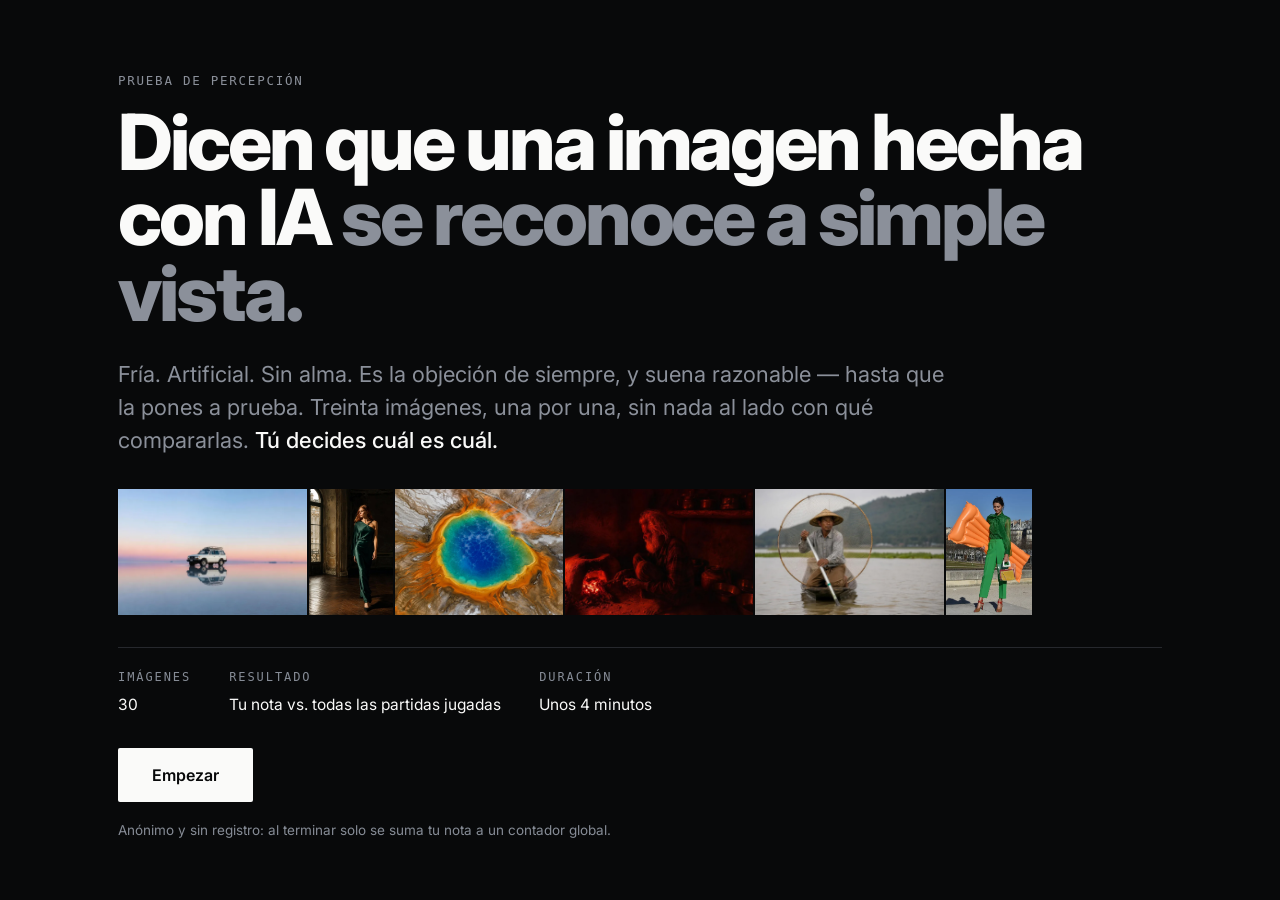
==== index.html @ 7cd6269c "Imagen de vista previa para LinkedIn Sin og:image, LinkedIn publica el enlace como una tarjeta de te" ====
<!DOCTYPE html>
<html lang="es-MX">
<head>
<meta charset="utf-8">
<meta name="viewport" content="width=device-width,initial-scale=1">
<title>¿La hizo una IA?</title>
<meta name="description" content="Dicen que una imagen hecha con IA se reconoce a simple vista. 30 imágenes, una por una: ¿foto real o generada por IA? Ponte a prueba.">
<meta property="og:type" content="website">
<meta property="og:title" content="¿La hizo una IA?">
<meta property="og:description" content="Dicen que una imagen hecha con IA se reconoce a simple vista. 30 imágenes, una por una: ¿foto real o generada por IA? Ponte a prueba.">
<meta property="og:locale" content="es_MX">
<meta name="twitter:card" content="summary_large_image">
<!-- LinkedIn exige URL absoluta y no sigue redirecciones al rastrear la vista
     previa; con una ruta relativa el enlace se publica sin imagen. -->
<meta property="og:url" content="https://test-ai-images.vercel.app/">
<meta property="og:image" content="https://test-ai-images.vercel.app/og.png">
<meta property="og:image:secure_url" content="https://test-ai-images.vercel.app/og.png">
<meta property="og:image:type" content="image/png">
<meta property="og:image:width" content="1200">
<meta property="og:image:height" content="630">
<meta property="og:image:alt" content="Treinta imágenes, una por una: ¿fotografía real o generada con IA?">
<link rel="preconnect" href="https://fonts.googleapis.com">
<link rel="preconnect" href="https://fonts.gstatic.com" crossorigin>
<link href="https://fonts.googleapis.com/css2?family=Inter:wght@400;500;600;800&display=swap" rel="stylesheet">
<style>
:root{--bg:#08090A;--surface:#121316;--line:#26282D;--fg:#FAFAF9;--dim:#8B909A;--dimmer:#5A5F68;
/* --label: gris legible (5.9:1) para etiquetas y notas pequeñas; --dimmer
   (3.1:1) se reserva para texto grande y elementos gráficos. */
--label:#868C96;
--sans:'Inter',-apple-system,BlinkMacSystemFont,'Segoe UI',system-ui,sans-serif;
--mono:ui-monospace,SFMono-Regular,'SF Mono',Menlo,monospace}
*{box-sizing:border-box}html,body{margin:0;padding:0;height:100%}
body{background:var(--bg);color:var(--fg);font-family:var(--sans);-webkit-font-smoothing:antialiased;line-height:1.5}
.screen{display:none!important}.screen.on{display:block!important}
/* min-width:0 evita que el contenido intrínseco (la tira de imágenes) estire
   el contenedor por encima del ancho de la pantalla en móvil. */
.wrap{max-width:1100px;width:100%;min-width:0;margin:0 auto;padding:0 28px}
.mono{font-family:var(--mono);font-size:12.5px;letter-spacing:.14em;text-transform:uppercase;color:var(--dim)}

#intro.on{height:100vh;height:100svh;display:flex!important;flex-direction:column;justify-content:center;padding:32px 0;overflow:hidden}
#intro h1{font-size:clamp(24px,min(4.6vw,7svh),62px);font-weight:800;letter-spacing:-.04em;line-height:.98;margin:min(14px,1.6svh) 0 min(20px,2.2svh);max-width:20ch}
#intro h1 span{color:var(--dim)}
#intro .lede{font-size:clamp(13.5px,min(1.5vw,2.2svh),19px);color:var(--dim);max-width:60ch;margin:0 0 min(26px,3svh)}
#intro .lede b{color:var(--fg);font-weight:500}
.strip{display:flex;gap:2px;height:clamp(48px,10svh,120px);margin:0 0 min(24px,2.6svh);overflow:hidden;min-width:0}
.strip img{height:100%;width:auto;object-fit:cover}
.facts{display:flex;gap:32px;flex-wrap:wrap;margin:0 0 min(26px,3svh);padding-top:min(16px,1.8svh);border-top:1px solid var(--line)}
.facts .k{font-family:var(--mono);font-size:12px;letter-spacing:.16em;text-transform:uppercase;color:var(--label);display:block;margin-bottom:6px}
.facts .v{font-size:16px}
.btn{appearance:none;border:0;cursor:pointer;font-family:var(--sans);font-weight:600;font-size:16px;background:var(--fg);color:var(--bg);padding:17px 34px;border-radius:2px;transition:opacity .12s}
.btn:hover{opacity:.85}.btn:focus-visible{outline:2px solid var(--fg);outline-offset:4px}
.btn.ghost{background:transparent;color:var(--dim);border:1px solid var(--line);font-weight:500}
.btn.ghost:hover{color:var(--fg);border-color:var(--dim);opacity:1}
.fineprint{margin:min(18px,2svh) 0 0;font-size:clamp(11.5px,1.7svh,13.5px);color:var(--label);max-width:70ch}

/* svh (viewport pequeño) es la unidad correcta aquí: mide la pantalla CON las
   barras del navegador desplegadas, así que la fila de botones nunca queda
   debajo de la barra inferior de Safari. vh queda de reserva por si el
   navegador no entiende svh. */
#test.on{height:100vh;height:100svh;display:flex!important;flex-direction:column}
.topbar{display:flex;align-items:center;gap:20px;padding:16px 28px;border-bottom:1px solid var(--line);flex:0 0 auto}
.ticks{display:flex;gap:2px;flex:1}
.tick{flex:1;height:3px;background:var(--line);border-radius:2px;transition:background .18s}
.tick.done{background:var(--dimmer)}.tick.now{background:var(--fg)}
.count{font-family:var(--mono);font-size:12px;letter-spacing:.1em;color:var(--dim)}
.count b{color:var(--fg);font-weight:600}
.prompt{text-align:center;padding:18px 28px 14px;flex:0 0 auto}
.prompt h2{font-size:clamp(17px,2.1vw,24px);font-weight:600;letter-spacing:-.015em;margin:0}
.stage{flex:1 1 auto;min-height:0;display:flex;align-items:center;justify-content:center;padding:0 28px}
.stage img{max-height:100%;max-width:100%;width:auto;height:auto;display:block}
.answers{display:flex;gap:12px;justify-content:center;padding:20px 28px 26px;flex:0 0 auto}
.ans{appearance:none;cursor:pointer;font-family:var(--sans);font-weight:600;font-size:16px;
padding:16px 40px;border-radius:2px;background:var(--surface);color:var(--fg);border:1px solid var(--line);transition:background .14s,color .14s,border-color .14s}
.ans:hover,.ans:focus-visible{background:var(--fg);color:var(--bg);border-color:var(--fg);outline:none}
.hint{text-align:center;padding:0 28px 18px;flex:0 0 auto}
.hint kbd{font-family:var(--mono);font-size:12px;border:1px solid var(--line);border-radius:3px;padding:2px 6px;margin:0 2px;color:var(--dim)}

/* Todas las pantallas ocupan exactamente el alto disponible: nada de scroll. */
#done.on,#marca.on{height:100vh;height:100svh;display:flex!important;flex-direction:column;
justify-content:center;padding:26px 0;overflow:hidden}
#done .wrap,#marca .wrap{max-height:100%}
.headline{display:grid;grid-template-columns:1fr;gap:min(14px,1.6svh);align-items:start}
.num{font-size:clamp(42px,min(11vw,9.5svh),132px);font-weight:800;letter-spacing:-.06em;line-height:.8}
.num i{font-style:normal;color:var(--dim)}
.headline h2{font-size:clamp(23px,3.4vw,40px);font-weight:800;letter-spacing:-.035em;line-height:1.05;margin:0 0 14px}
.headline p{margin:0;color:var(--dim);font-size:17px;max-width:48ch}
.headline .msg{color:var(--fg);font-size:clamp(14.5px,min(1.7vw,2.4svh),22px);font-weight:600;letter-spacing:-.02em;line-height:1.28;max-width:40ch}
.metrics{display:grid;grid-template-columns:repeat(3,1fr);gap:1px;background:var(--line);border:1px solid var(--line);border-radius:3px;margin:0;overflow:hidden}
.metrics div{background:var(--bg);padding:12px 14px 14px}
.metrics .k{font-family:var(--mono);font-size:11px;letter-spacing:.14em;text-transform:uppercase;color:var(--label);display:block;margin-bottom:6px}
.metrics .v{font-size:26px;font-weight:800;letter-spacing:-.035em;line-height:1;margin-bottom:0}
.metrics p{margin:0;font-size:14.5px;color:var(--dim);line-height:1.45}
.split{display:grid;grid-template-columns:1fr 1fr;gap:1px;background:var(--line);border:1px solid var(--line);border-radius:3px;margin:min(18px,2svh) 0 0;overflow:hidden}
.split div{background:var(--bg);padding:12px 14px}
.split .k{font-family:var(--mono);font-size:11px;letter-spacing:.14em;text-transform:uppercase;color:var(--label);display:block;margin-bottom:6px}
.split .v{font-size:20px;font-weight:800;letter-spacing:-.03em;margin-bottom:0}
.split p{display:none}

.global{margin:min(20px,2.4svh) 0 0}
.global h3{font-family:var(--mono);font-size:11px;letter-spacing:.14em;text-transform:uppercase;color:var(--label);margin:0 0 10px;padding-bottom:8px;border-bottom:1px solid var(--line)}
.gstate{color:var(--dim);font-size:15px;padding:8px 0}
.dgrid{display:grid;grid-template-columns:1fr}
.dcol{min-width:0}
.reveal{margin:min(26px,3svh) 0 0;padding-top:min(20px,2.4svh);border-top:1px solid var(--line)}
/* En su propia pantalla el bloque no necesita separador ni margen superior. */
#marcaSlot .reveal{margin:0;padding-top:0;border-top:0}
.aviso a,.reveal a{color:var(--dim)}
.rTitle{font-size:clamp(20px,min(3.1vw,4.3svh),40px);font-weight:800;letter-spacing:-.035em;line-height:1.06;margin:min(14px,1.6svh) 0 min(18px,2svh);max-width:20ch}
.rBody{font-size:clamp(13.5px,min(1.4vw,2svh),18px);line-height:1.55;color:var(--dim);margin:0;max-width:64ch}
/* La firma cierra el bloque como en un anuncio impreso: primero lo que pasó,
   luego quién lo hizo. En versales pesa más que el titular aunque mida menos. */
.firma{margin:min(26px,3svh) 0 0;padding-top:min(18px,2.2svh);border-top:1px solid var(--line)}
.marca{display:block;font-size:clamp(22px,min(3vw,4.1svh),38px);font-weight:800;
letter-spacing:.055em;text-transform:uppercase;line-height:1;color:var(--fg)}
.marcaPie{display:block;font-family:var(--mono);font-size:clamp(10.5px,1.5svh,12.5px);
letter-spacing:.16em;text-transform:uppercase;color:var(--label);margin:min(10px,1.2svh) 0 0}
.aviso{margin:min(22px,2.5svh) 0 0;color:var(--label);max-width:76ch;font-size:clamp(11.5px,1.6svh,14px)}
.gstate .btn{padding:9px 16px;font-size:13px;margin-left:10px}
/* Una sola línea de 0 a 100 con dos marcas: tu promedio arriba, el promedio
   global abajo. Nada más — la comparación se lee de un vistazo. */
.scale{margin:min(26px,3svh) 0 0}
.track{position:relative;height:4px;background:var(--line);border-radius:2px;margin:min(46px,5.4svh) 0 min(44px,5svh)}
.pin{position:absolute;width:0;top:0}
.pin i{position:absolute;left:0;transform:translateX(-50%);width:2px;height:18px;background:currentColor}
.pin b{position:absolute;left:0;transform:translateX(-50%);white-space:nowrap;
font-family:var(--mono);font-size:13px;letter-spacing:.06em;font-weight:600}
.pin.mine{color:var(--fg)}
.pin.mine i{bottom:4px}
.pin.mine b{bottom:26px}
.pin.all{color:var(--dim)}
.pin.all i{top:4px}
.pin.all b{top:26px}
.sticks{display:flex;justify-content:space-between;font-family:var(--mono);font-size:12px;color:var(--label)}
.again{display:flex;gap:12px;flex-wrap:wrap;margin:min(24px,3svh) 0 0}
footer{margin-top:70px;padding-top:22px;border-top:1px solid var(--line)}
footer a{color:var(--dim)}
.fine{font-size:14px;color:var(--dim);line-height:1.6;margin:0 0 10px;max-width:78ch}
@media (max-width:820px){.wrap{padding:0 18px}
/* Tope en vh (unidad universal) por si el porcentaje no resuelve: la imagen
   nunca puede empujar los botones fuera de la pantalla. */
.stage{padding:0 16px}.stage img{max-height:56vh}
/* Y si aun así la página creciera, los botones quedan pegados abajo,
   siempre visibles y pulsables. */
.answers{position:sticky;bottom:0;z-index:2;background:var(--bg);
padding:16px 18px calc(18px + env(safe-area-inset-bottom,0px))}
.headline{grid-template-columns:1fr;gap:12px}.hint{display:none}.ans{padding:16px 26px;font-size:15px}
#done .btn,#marca .btn{padding:13px 18px;font-size:14.5px}.again{gap:8px}
.slot .lab{font-size:10.5px}
.metrics .k,.split .k{font-size:9.5px;letter-spacing:.08em}
.metrics div,.split div{padding:10px 9px 11px}
.metrics .v{font-size:22px}.split .v{font-size:17px}
/* En pantallas cortas la portada se alinea arriba: centrarla dejaría el botón
   fuera del pliegue y la parte superior inalcanzable al desbordar. */
#intro.on{justify-content:flex-start;padding:26px 0 36px}
#intro h1{font-size:clamp(32px,8.6vw,52px);margin:12px 0 16px}
#intro .lede{font-size:15.5px;margin-bottom:22px}
.strip{height:clamp(62px,10vh,110px);margin-bottom:22px}
/* Dos columnas: apilados en una sola, estos datos empujaban el botón
   "Empezar" fuera del pliegue en pantallas de teléfono. */
.facts{display:grid;grid-template-columns:1fr 1fr;gap:14px 18px;margin-bottom:24px;padding-top:16px}
.facts .v{font-size:15px}
.fineprint{margin-top:18px;font-size:13.5px}}
/* Pantallas muy cortas (teléfonos pequeños, móvil en horizontal): la tira es
   decorativa y se sacrifica para que el botón de inicio quede sobre el pliegue. */
/* La tira es decorativa: se va antes que cualquier contenido con información. */
/* En pantallas grandes sobra sitio: la compactación de móvil dejaba el
   contenido pequeño y flotando. Aquí se devuelve el tamaño. */
@media (min-width:1000px) and (min-height:700px){
.dgrid{grid-template-columns:minmax(0,1fr) minmax(0,1fr);gap:clamp(36px,4vw,64px);align-items:stretch}
.dcol{display:flex;flex-direction:column;justify-content:center}
#verMas{display:none}
#done .again{margin-top:min(28px,3.2svh)}}
@media (min-height:700px) and (min-width:900px){
#done.on,#marca.on,#intro.on{padding:30px 0}
.num{font-size:clamp(76px,11svh,150px)}
.headline{gap:clamp(32px,4.5vw,64px)}
.headline .msg{font-size:clamp(18px,2.5svh,26px)}
.split{margin-top:min(30px,3.6svh)}
.split div{padding:14px 18px}
.split .k{font-size:11.5px;letter-spacing:.15em;margin-bottom:10px}
.split .v{font-size:26px}
.global{margin-top:min(34px,4svh)}
.global h3{font-size:12px;margin-bottom:10px;padding-bottom:8px}
.metrics div{padding:14px 18px 15px}
.metrics .k{font-size:11.5px;letter-spacing:.15em;margin-bottom:12px}
.metrics .v{font-size:30px}
.scale{margin-top:min(24px,2.8svh)}
.track{margin:min(40px,4.6svh) 0 min(38px,4.4svh)}
.pin b{font-size:14px}
.again{margin-top:min(36px,4.4svh)}
#done .btn,#marca .btn{padding:16px 28px;font-size:15.5px}
#intro h1{font-size:clamp(56px,8.6svh,86px);margin-bottom:min(26px,3svh)}
#intro .lede{font-size:clamp(18px,2.6svh,22px);margin-bottom:min(32px,3.6svh)}
.strip{height:clamp(96px,14svh,170px);margin-bottom:min(32px,3.6svh)}
.facts{gap:38px;padding-top:20px;margin-bottom:min(32px,3.6svh)}
.facts .v{font-size:15.5px}
.fineprint{font-size:13.5px}
/* La marca pesa más que el titular: es lo último que debe quedar en la cabeza. */
.rTitle{font-size:clamp(26px,4.4svh,40px);max-width:24ch}
.marca{font-size:clamp(30px,5.3svh,50px)}
.rBody{font-size:clamp(16px,2.2svh,19px)}
.aviso{font-size:13px}}
@media (max-height:760px){.strip{height:clamp(44px,7svh,90px);margin-bottom:min(18px,2svh)}
.fineprint{font-size:12px;margin-top:min(12px,1.5svh)}}
@media (max-height:700px){#intro .strip{display:none}}
@media (max-height:620px){
#intro h1{font-size:clamp(22px,6.2svh,40px)}
#intro .lede{font-size:13px;margin-bottom:14px}
.facts{gap:14px;font-size:12px;margin-bottom:14px;padding-top:12px}
.facts .k{margin-bottom:2px;font-size:9.5px}.facts .v{font-size:12.5px}
.fineprint{font-size:11px;margin-top:12px}
#done .btn,#marca .btn{padding:11px 15px;font-size:13.5px}
.rBody{font-size:12.5px;line-height:1.45}.aviso{font-size:10.5px;margin-top:10px}
#marca .again{margin-top:10px}.rTitle{margin-bottom:8px}
.rBody{font-size:11.5px;line-height:1.38}.again{margin-top:min(14px,1.8svh)}
.rTitle{font-size:clamp(18px,4.1svh,24px)}.marca{font-size:clamp(22px,5svh,30px)}
#marca .btn{padding:10px 14px;font-size:13px}.aviso{font-size:10.5px}
#marca>.wrap>.mono{display:none}
#intro .strip{display:none}
#intro.on{padding:18px 0 28px}
#intro h1{font-size:29px;margin-bottom:14px}
#intro .lede{font-size:14.5px;margin-bottom:16px}
.facts{gap:10px 18px;margin-bottom:16px;padding-top:14px}}
@media (max-height:620px){
#done>.wrap>.mono,#marca>.wrap>.mono,.global h3{display:none}
.metrics div,.split div{padding:8px 9px 9px}
.metrics .v{font-size:20px}.split .v{font-size:16px}
.track{margin:38px 0 34px}}
@media (max-height:600px){#marca.on{height:auto;min-height:100svh;overflow:visible}}
@media (max-height:430px){#done.on,#marca.on,#intro.on{height:auto;min-height:100svh;overflow:visible}}
@media (prefers-reduced-motion:reduce){*{transition:none!important}}
</style>
</head>
<body>

<section class="screen on" id="intro"><div class="wrap">
  <p class="mono">Prueba de percepción</p>
  <h1>Dicen que una imagen hecha con IA <span>se reconoce a simple vista.</span></h1>
  <p class="lede">Fría. Artificial. Sin alma. Es la objeción de siempre, y suena razonable — hasta que la pones a prueba. Treinta imágenes, una por una, sin nada al lado con qué compararlas. <b>Tú decides cuál es cuál.</b></p>
  <div class="strip" id="strip"></div>
  <div class="facts">
    <div><span class="k">Imágenes</span><span class="v">30</span></div>
    <div><span class="k">Resultado</span><span class="v">Tu nota vs. todas las partidas jugadas</span></div>
    <div><span class="k">Duración</span><span class="v">Unos 4 minutos</span></div>
  </div>
  <div><button class="btn" id="start">Empezar</button></div>
  <p class="fineprint">Anónimo y sin registro: al terminar solo se suma tu nota a un contador global.</p>
</div></section>

<section class="screen" id="test">
  <div class="topbar"><div class="ticks" id="ticks"></div><div class="count" id="count"></div></div>
  <div class="prompt"><h2>¿Esta imagen la generó una IA?</h2></div>
  <div class="stage"><img id="shot" alt="Imagen a evaluar"></div>
  <div class="answers">
    <button class="ans" id="yes">Sí, la generó una IA</button>
    <button class="ans" id="no">No, es una fotografía</button>
  </div>
  <p class="hint mono"><kbd>S</kbd> generada &nbsp;·&nbsp; <kbd>N</kbd> fotografía</p>
</section>

<section class="screen" id="done"><div class="wrap dgrid">
  <div class="dcol">
  <p class="mono">Tu resultado</p>
  <div class="headline">
    <div class="num" id="num"></div>
    <div><p class="msg" id="vMsg"></p></div>
  </div>
  <div class="split">
    <div><span class="k">Fotos de verdad</span><div class="v" id="mReal"></div><p>Cuántas reconociste como fotografía.</p></div>
    <div><span class="k">Hechas con IA</span><div class="v" id="mAi"></div><p>Cuántas descubriste.</p></div>
  </div>

  <div class="global">
    <h3>Tú contra todos</h3>
    <div class="gstate" id="gLoad">Cargando el acumulado global…</div>
    <div class="gstate" id="gErr" hidden>No se pudo cargar el acumulado global.<button class="btn ghost" id="gRetry">Reintentar</button></div>
    <div id="gBody" hidden>
      <div class="metrics">
        <div><span class="k">Tu promedio</span><div class="v" id="gMine"></div></div>
        <div><span class="k">Tus partidas</span><div class="v" id="gMineN"></div></div>
        <div><span class="k">Promedio global</span><div class="v" id="gAvg"></div></div>
      </div>
      <div class="scale" id="scale" role="img" aria-label="">
        <div class="track" id="track">
          <span class="pin mine" id="pinMine"><b></b><i></i></span>
          <span class="pin all" id="pinAll"><i></i><b></b></span>
        </div>
        <!-- Solo los extremos: el 50 chocaba con la etiqueta del promedio global,
             que casi siempre cae ahí. En la línea van dos números, no cuatro. -->
        <div class="sticks" aria-hidden="true"><span>0</span><span>100</span></div>
      </div>
    </div>
  </div>

  </div>
  <div class="dcol" id="doneCol">
  <div class="reveal" id="reveal">
    <!-- El titular es sobre lo que acaba de pasarle a quien juega, no sobre
         nosotros: mirar treinta imágenes y no poder separarlas. La marca cierra,
         no se anuncia. -->
    <h2 class="rTitle">Veinte de esas imágenes nunca pasaron delante de una cámara.</h2>
    <!-- Cierra el círculo con la portada: ahí la objeción era «sin alma», aquí
         se responde de frente. Sin lista de atributos: se cuenta, no se enumera. -->
    <p class="rBody">Ni el lugar, ni la persona, ni la luz de esa tarde: nada de eso ocurrió. Y aun así te dijeron algo. El alma de una imagen nunca la puso la herramienta — la pone quien la dirige. Treinta años del lado del cliente nos enseñaron a reconocerla antes de producirla.</p>
    <p class="firma"><span class="marca">Final Edge</span><span class="marcaPie">Dirección de imagen con IA</span></p>
  </div>
  <div class="again">
    <button class="btn" id="verMas">Quién las hizo</button>
    <button class="btn ghost" id="retry">Jugar otra vez</button>
  </div>
  </div>
</div></section>

<section class="screen" id="marca"><div class="wrap">
  <p class="mono">Detrás de la prueba</p>
  <div id="marcaSlot"></div>
  <div class="again">
    <button class="btn" id="retry2">Jugar otra vez</button>
    <button class="btn ghost" id="home">Volver al inicio</button>
  </div>
  <p class="fine aviso">Juego anónimo, sin datos personales. Las 10 fotografías reales son de Wikimedia Commons (<a href="creditos.html">créditos</a>); las 20 generadas con IA, obra de Final Edge.</p>
</div></section>

<script src="items.js"></script>
<script>
var N = ITEMS.length, deck=[], idx=0, hits=0, okReal=0, okAi=0, saidAi=0;
/* Nota a partir de la cual se puede afirmar estadísticamente que sí distingue. */
var UMBRAL = 66;
var N_REAL = ITEMS.filter(function(x){return x.real;}).length;
var N_AI = N - N_REAL;
function $(id){return document.getElementById(id);}
function shuffle(a){for(var i=a.length-1;i>0;i--){var j=Math.floor(Math.random()*(i+1));var t=a[i];a[i]=a[j];a[j]=t;}return a;}

function build(){
  deck = shuffle(ITEMS.slice()); idx=0; hits=0; okReal=0; okAi=0; saidAi=0;
  var s=''; for(var i=0;i<N;i++) s+='<span class="tick"></span>';
  $('ticks').innerHTML=s;
}
function show(id){var a=document.querySelectorAll('.screen');for(var i=0;i<a.length;i++)a[i].classList.remove('on');$(id).classList.add('on');window.scrollTo(0,0);}
function render(){
  $('shot').src = deck[idx].src;
  $('count').innerHTML = '<b>'+(idx+1<10?'0'+(idx+1):idx+1)+'</b> / '+N;
  var t=$('ticks').children;
  for(var i=0;i<N;i++) t[i].className='tick'+(i<idx?' done':i===idx?' now':'');
  if(idx+1<N){var im=new Image();im.src=deck[idx+1].src;}
}
function answer(saysAi){
  var it=deck[idx];
  if(saysAi) saidAi++;
  if(saysAi === !it.real){ hits++; if(it.real) okReal++; else okAi++; }
  idx++;
  if(idx<N) render(); else finish();
}
function finish(){
  var t=$('ticks').children; for(var i=0;i<N;i++) t[i].className='tick done';

  /* Nota 0-100 inmune al desbalance: media de los dos aciertos.
     Decir "IA" a todo -> 0% en fotos y 100% en generadas -> 50. Igual que adivinar. */
  var pReal = okReal/N_REAL, pAi = okAi/N_AI;
  var score = Math.round(50*pReal + 50*pAi);

  $('num').innerHTML = score+'<i>/100</i>';
  $('mReal').textContent = okReal+' de '+N_REAL;
  $('mAi').textContent = okAi+' de '+N_AI;

  /* Umbral estadístico: con 10 fotos y 20 imágenes de IA, alcanzar 66 por puro
     azar tiene una probabilidad del 4,65% incluso con la estrategia de respuesta
     más favorable al azar. Es el corte del 5% para este juego. */
  $('vMsg').textContent = score>=UMBRAL
    ? 'Felicidades. Al parecer aún tenemos que esforzarnos más para crear imágenes que logren confundirse con la realidad.'
    : 'Parece que la tecnología aplicada por Final Edge ha llegado a un punto en el que te es difícil identificar las imágenes hechas con IA de las imágenes fotográficas reales.';

  show('done');
  addMine(score);
  loadGlobal(score);
}

/* ---------- Acumulado ----------
   Global: contadores públicos keyless (Abacus); solo viaja el tramo de la nota,
   nada identificable. Tuyo: se guarda en tu navegador, no sale de ahí.
   Para probar sin tocar los datos reales: añadir ?ns=loquesea a la URL. */
var AGG_BASE='https://abacus.jasoncameron.dev';
var AGG_NS=(function(){try{return new URLSearchParams(location.search).get('ns')||'lahizounaia-v3-vrk10b';}catch(e){return 'lahizounaia-v3-vrk10b';}})();
var MINE_KEY='aia_mine_'+AGG_NS;
var lastScore=null, lastCounted=false, mineMem=null;

/* El promedio global tiene que ser exacto: si la única partida jugada sacó 50,
   el global es 50, no una estimación. Por eso se guardan dos cosas: la decena
   de cada nota (b00..b10) y su unidad (u01..u09). Con eso,
   suma = 10*Σ(decena·partidas) + Σ(unidad·veces), sin aproximar nada.
   El almacén exige claves de 3 caracteres como mínimo. */
function bucketKey(i){return 'b'+(i<10?'0'+i:i);}
function unitKey(u){return 'u0'+u;}
function bucketOf(s){return Math.min(10,Math.floor(s/10));}
/* Posición de una nota en la línea de 0 a 100. */
function xPos(v){return Math.max(0,Math.min(100,v));}

/* Tus partidas viven solo en este navegador; si no hay almacenamiento
   (modo privado) al menos se acumulan mientras dure la sesión. */
function readMine(){
  if(mineMem) return mineMem;
  try{var v=JSON.parse(localStorage.getItem(MINE_KEY));
      if(v&&typeof v.n==='number'&&typeof v.sum==='number') return v;}catch(e){}
  return {n:0,sum:0};
}
function addMine(score){
  var m=readMine();
  mineMem={n:m.n+1,sum:m.sum+score};
  try{localStorage.setItem(MINE_KEY,JSON.stringify(mineMem));}catch(e){}
  return mineMem;
}

function getCount(key){
  return fetch(AGG_BASE+'/get/'+AGG_NS+'/'+key).then(function(r){
    if(r.status===404) return 0;
    if(!r.ok) throw new Error('get '+r.status);
    return r.json().then(function(j){return j.value||0;});
  });
}
function hitCount(key){
  return fetch(AGG_BASE+'/hit/'+AGG_NS+'/'+key).then(function(r){
    if(!r.ok) throw new Error('hit '+r.status);
    return r.json().then(function(j){return j.value||0;});
  });
}
/* Cada partida terminada suma al global. Al reintentar tras un fallo de red no
   se vuelve a sumar la misma partida: solo se releen los contadores. */
function loadGlobal(score,recount){
  lastScore=score;
  var my=bucketOf(score);
  var counting=(recount!==false);
  if(counting) lastCounted=false;
  $('gLoad').hidden=false; $('gErr').hidden=true; $('gBody').hidden=true;
  var myUnit=score%10;
  var tasks=[];
  for(var i=0;i<=10;i++){
    tasks.push(i===my&&counting
      ? hitCount(bucketKey(i)).then(function(v){lastCounted=true;return v;})
      : getCount(bucketKey(i)));
  }
  for(var u=1;u<=9;u++){
    tasks.push(u===myUnit&&counting ? hitCount(unitKey(u)) : getCount(unitKey(u)));
  }
  Promise.all(tasks).then(function(all){
    renderGlobal(all.slice(0,11),all.slice(11));
  }).catch(function(){
    $('gLoad').hidden=true; $('gErr').hidden=false;
  });
}
/* Mantiene la etiqueta dentro de la línea cuando la marca cae en un extremo. */
function nudge(pin){
  var b=pin.querySelector('b');
  b.style.transform='translateX(-50%)';
  var t=$('track').getBoundingClientRect(), r=b.getBoundingClientRect(), d=0;
  if(r.left<t.left) d=t.left-r.left;
  else if(r.right>t.right) d=t.right-r.right;
  if(d) b.style.transform='translateX(calc(-50% + '+Math.round(d)+'px))';
}
function renderGlobal(counts,units){
  var n=0, sum=0;
  for(var i=0;i<=10;i++){ n+=counts[i]; sum+=counts[i]*i*10; }
  for(var u=1;u<=9;u++) sum+=units[u-1]*u;
  if(n<1){ $('gLoad').hidden=true; $('gErr').hidden=false; return; }

  var mine=readMine();
  var mineAvg=mine.n?Math.round(mine.sum/mine.n):0;
  var allAvg=Math.round(sum/n);

  $('gMine').textContent=mineAvg;
  $('gMineN').textContent=mine.n.toLocaleString('es-MX');
  $('gAvg').textContent=allAvg;

  var pm=$('pinMine'), pa=$('pinAll');
  pm.style.left=xPos(mineAvg)+'%'; pm.querySelector('b').textContent='Tú '+mineAvg;
  pa.style.left=xPos(allAvg)+'%';  pa.querySelector('b').textContent='Todos '+allAvg;
  nudge(pm); nudge(pa);
  $('scale').setAttribute('aria-label','En una escala de 0 a 100: tu promedio '+mineAvg+', promedio de todas las partidas '+allAvg+'.');

  $('gLoad').hidden=true; $('gErr').hidden=true; $('gBody').hidden=false;
}

$('gRetry').onclick=function(){ if(lastScore!==null) loadGlobal(lastScore,!lastCounted); };
$('yes').onclick=function(){answer(true);};
$('no').onclick=function(){answer(false);};
$('start').onclick=function(){build();render();show('test');};
$('retry').onclick=function(){build();render();show('test');};
$('retry2').onclick=function(){build();render();show('test');};
$('verMas').onclick=function(){show('marca');};
/* El bloque de marca vive en los resultados cuando hay sitio para las dos
   columnas; en pantallas pequeñas se traslada a su propia pantalla. Es el
   mismo nodo, no una copia. */
var anchoSuficiente = window.matchMedia('(min-width:1000px) and (min-height:700px)');
function ubicarRevelacion(){
  var rev=$('reveal'), cabe=anchoSuficiente.matches;
  var destino = cabe ? $('doneCol') : $('marcaSlot');
  if(rev.parentNode!==destino) destino.insertBefore(rev, cabe ? destino.querySelector('.again') : null);
}
if(anchoSuficiente.addEventListener) anchoSuficiente.addEventListener('change', ubicarRevelacion);
ubicarRevelacion();
$('home').onclick=function(){show('intro');};
document.addEventListener('keydown',function(e){
  if(!$('test').classList.contains('on'))return;
  var k=e.key.toLowerCase();
  if(k==='s'){e.preventDefault();answer(true);}
  if(k==='n'){e.preventDefault();answer(false);}
});
(function(){
  var pool=shuffle(ITEMS.slice()).slice(0,6), h='';
  for(var i=0;i<pool.length;i++) h+='<img src="'+pool[i].src+'" alt="">';
  $('strip').innerHTML=h;
})();
</script>
</body>
</html>
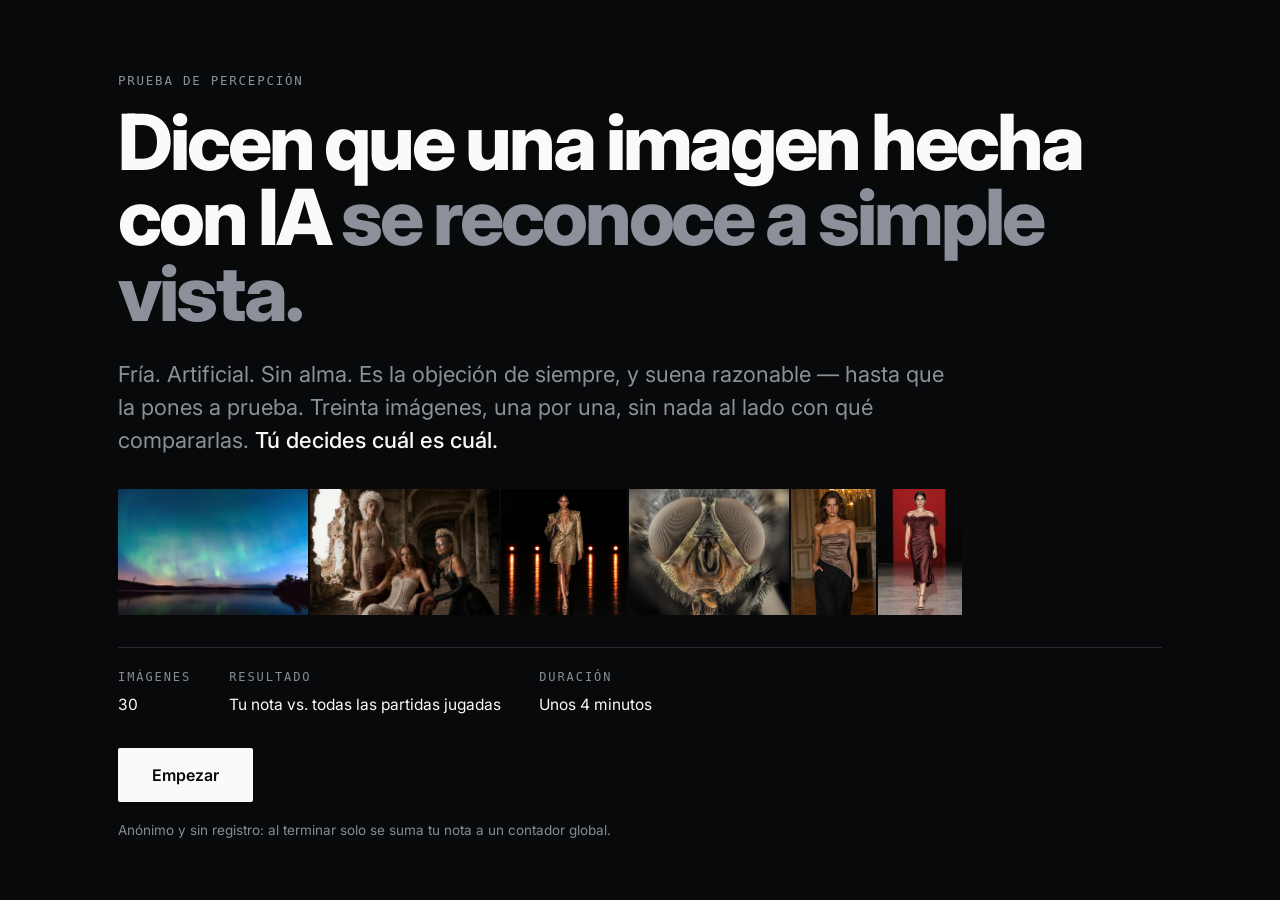
==== commit 900cd69e: "Panel interno: qué tan bien aguanta cada imagen generada Lista las 20 imágenes de IA con el porcenta" ====
--- a/index.html
+++ b/index.html
@@ -324,6 +324,8 @@
 <script src="items.js"></script>
 <script>
 var N = ITEMS.length, deck=[], idx=0, hits=0, okReal=0, okAi=0, saidAi=0;
+/* Ids de las imágenes generadas que esta persona señaló como IA. */
+var senaladas=[];
 /* Nota a partir de la cual se puede afirmar estadísticamente que sí distingue. */
 var UMBRAL = 66;
 var N_REAL = ITEMS.filter(function(x){return x.real;}).length;
@@ -333,6 +335,7 @@
 
 function build(){
   deck = shuffle(ITEMS.slice()); idx=0; hits=0; okReal=0; okAi=0; saidAi=0;
+  senaladas=[]; registrado=false;
   var s=''; for(var i=0;i<N;i++) s+='<span class="tick"></span>';
   $('ticks').innerHTML=s;
 }
@@ -347,6 +350,7 @@
 function answer(saysAi){
   var it=deck[idx];
   if(saysAi) saidAi++;
+  if(saysAi && !it.real) senaladas.push(it.id);
   if(saysAi === !it.real){ hits++; if(it.real) okReal++; else okAi++; }
   idx++;
   if(idx<N) render(); else finish();
@@ -373,6 +377,7 @@
   show('done');
   addMine(score);
   loadGlobal(score);
+  registrarImagenes(senaladas);
 }
 
 /* ---------- Acumulado ----------
@@ -410,18 +415,55 @@
   return mineMem;
 }
 
+/* El almacén corta a 30 peticiones cada 10 s por IP y al terminar una partida
+   hacen falta hasta 41: 20 para leer el promedio global y 21 para registrar la
+   partida imagen por imagen. Ventana deslizante, no cubo de fichas: un cubo que
+   arranca lleno y además se repone deja pasar el doble del cupo en la primera
+   ventana. Aquí se cuentan los envíos de los últimos 10 s y no se pasa de CUPO,
+   así que las lecturas salen de inmediato y las escrituras drenan detrás. */
+var CUPO=25, envios=[], cola=[];
+function bombear(){
+  var lim=Date.now()-10000;
+  while(envios.length && envios[0]<=lim) envios.shift();
+  while(cola.length && envios.length<CUPO){ envios.push(Date.now()); cola.shift()(); }
+  if(cola.length) setTimeout(bombear, Math.max(50, envios[0]+10000-Date.now()+50));
+}
+/* Las lecturas que el jugador está esperando se adelantan a las escrituras de
+   fondo. Sin esto, un reintento tras un fallo de red queda detrás de 21
+   escrituras encoladas y la pantalla tarda una ventana entera en responder. */
+function pedir(url,urgente){
+  return new Promise(function(res,rej){
+    var envio=function(){ fetch(url).then(res,rej); };
+    if(urgente) cola.unshift(envio); else cola.push(envio);
+    bombear();
+  });
+}
 function getCount(key){
-  return fetch(AGG_BASE+'/get/'+AGG_NS+'/'+key).then(function(r){
+  return pedir(AGG_BASE+'/get/'+AGG_NS+'/'+key,true).then(function(r){
     if(r.status===404) return 0;
     if(!r.ok) throw new Error('get '+r.status);
     return r.json().then(function(j){return j.value||0;});
   });
 }
-function hitCount(key){
-  return fetch(AGG_BASE+'/hit/'+AGG_NS+'/'+key).then(function(r){
+function hitCount(key,urgente){
+  return pedir(AGG_BASE+'/hit/'+AGG_NS+'/'+key,urgente).then(function(r){
     if(!r.ok) throw new Error('hit '+r.status);
     return r.json().then(function(j){return j.value||0;});
   });
+}
+
+/* Panel privado: por cada imagen generada, cuántas veces la señalaron como IA.
+   El divisor es "runs" —partidas contadas desde que existe este registro— y no
+   el total histórico, porque ese ya traía partidas de antes sin datos por
+   imagen y daría porcentajes falsos. Cada partida muestra las 30 imágenes,
+   así que toda partida contada expone cada imagen exactamente una vez. */
+function imgKey(id){return 'i'+id;}
+var RUNS_KEY='runs', registrado=false;
+function registrarImagenes(ids){
+  if(registrado) return;          /* una sola vez por partida, pase lo que pase */
+  registrado=true;
+  hitCount(RUNS_KEY)['catch'](function(){});
+  for(var i=0;i<ids.length;i++) hitCount(imgKey(ids[i]))['catch'](function(){});
 }
 /* Cada partida terminada suma al global. Al reintentar tras un fallo de red no
    se vuelve a sumar la misma partida: solo se releen los contadores. */
@@ -435,11 +477,11 @@
   var tasks=[];
   for(var i=0;i<=10;i++){
     tasks.push(i===my&&counting
-      ? hitCount(bucketKey(i)).then(function(v){lastCounted=true;return v;})
+      ? hitCount(bucketKey(i),true).then(function(v){lastCounted=true;return v;})
       : getCount(bucketKey(i)));
   }
   for(var u=1;u<=9;u++){
-    tasks.push(u===myUnit&&counting ? hitCount(unitKey(u)) : getCount(unitKey(u)));
+    tasks.push(u===myUnit&&counting ? hitCount(unitKey(u),true) : getCount(unitKey(u)));
   }
   Promise.all(tasks).then(function(all){
     renderGlobal(all.slice(0,11),all.slice(11));
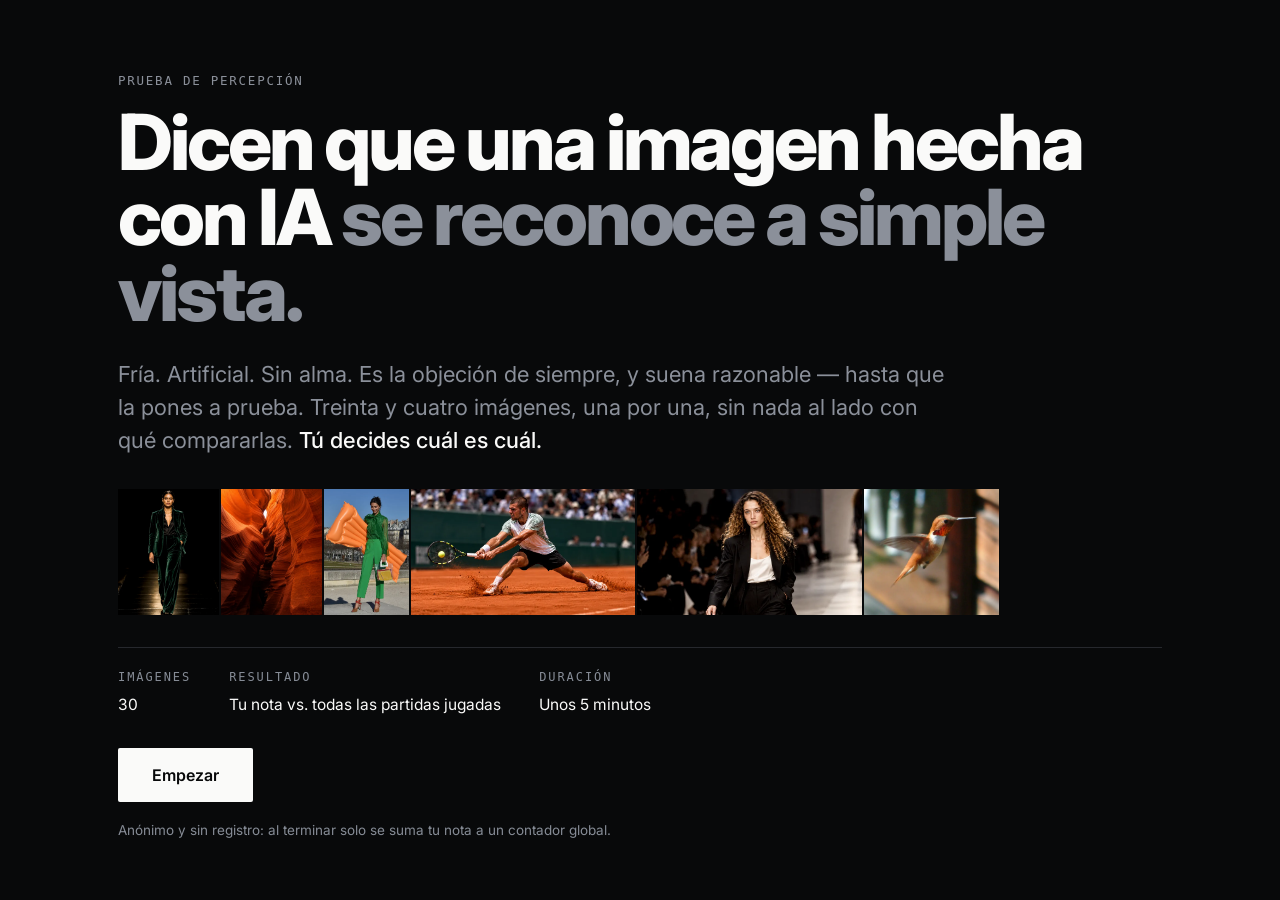
==== commit 64133307: "Segunda ronda: banco nuevo, panel propio y la primera congelada El juego pasa a 34 imágenes: 16 foto" ====
--- a/index.html
+++ b/index.html
@@ -4,10 +4,10 @@
 <meta charset="utf-8">
 <meta name="viewport" content="width=device-width,initial-scale=1">
 <title>¿La hizo una IA?</title>
-<meta name="description" content="Dicen que una imagen hecha con IA se reconoce a simple vista. 30 imágenes, una por una: ¿foto real o generada por IA? Ponte a prueba.">
+<meta name="description" content="Dicen que una imagen hecha con IA se reconoce a simple vista. 34 imágenes, una por una: ¿foto real o generada por IA? Ponte a prueba.">
 <meta property="og:type" content="website">
 <meta property="og:title" content="¿La hizo una IA?">
-<meta property="og:description" content="Dicen que una imagen hecha con IA se reconoce a simple vista. 30 imágenes, una por una: ¿foto real o generada por IA? Ponte a prueba.">
+<meta property="og:description" content="Dicen que una imagen hecha con IA se reconoce a simple vista. 34 imágenes, una por una: ¿foto real o generada por IA? Ponte a prueba.">
 <meta property="og:locale" content="es_MX">
 <meta name="twitter:card" content="summary_large_image">
 <!-- LinkedIn exige URL absoluta y no sigue redirecciones al rastrear la vista
@@ -18,7 +18,7 @@
 <meta property="og:image:type" content="image/png">
 <meta property="og:image:width" content="1200">
 <meta property="og:image:height" content="630">
-<meta property="og:image:alt" content="Treinta imágenes, una por una: ¿fotografía real o generada con IA?">
+<meta property="og:image:alt" content="Treinta y cuatro imágenes, una por una: ¿fotografía real o generada con IA?">
 <link rel="preconnect" href="https://fonts.googleapis.com">
 <link rel="preconnect" href="https://fonts.gstatic.com" crossorigin>
 <link href="https://fonts.googleapis.com/css2?family=Inter:wght@400;500;600;800&display=swap" rel="stylesheet">
@@ -236,12 +236,12 @@
 <section class="screen on" id="intro"><div class="wrap">
   <p class="mono">Prueba de percepción</p>
   <h1>Dicen que una imagen hecha con IA <span>se reconoce a simple vista.</span></h1>
-  <p class="lede">Fría. Artificial. Sin alma. Es la objeción de siempre, y suena razonable — hasta que la pones a prueba. Treinta imágenes, una por una, sin nada al lado con qué compararlas. <b>Tú decides cuál es cuál.</b></p>
+  <p class="lede">Fría. Artificial. Sin alma. Es la objeción de siempre, y suena razonable — hasta que la pones a prueba. Treinta y cuatro imágenes, una por una, sin nada al lado con qué compararlas. <b>Tú decides cuál es cuál.</b></p>
   <div class="strip" id="strip"></div>
   <div class="facts">
     <div><span class="k">Imágenes</span><span class="v">30</span></div>
     <div><span class="k">Resultado</span><span class="v">Tu nota vs. todas las partidas jugadas</span></div>
-    <div><span class="k">Duración</span><span class="v">Unos 4 minutos</span></div>
+    <div><span class="k">Duración</span><span class="v">Unos 5 minutos</span></div>
   </div>
   <div><button class="btn" id="start">Empezar</button></div>
   <p class="fineprint">Anónimo y sin registro: al terminar solo se suma tu nota a un contador global.</p>
@@ -296,9 +296,9 @@
   <div class="dcol" id="doneCol">
   <div class="reveal" id="reveal">
     <!-- El titular es sobre lo que acaba de pasarle a quien juega, no sobre
-         nosotros: mirar treinta imágenes y no poder separarlas. La marca cierra,
+         nosotros: mirar treinta y cuatro imágenes y no poder separarlas. La marca cierra,
          no se anuncia. -->
-    <h2 class="rTitle">Veinte de esas imágenes nunca pasaron delante de una cámara.</h2>
+    <h2 class="rTitle">Dieciocho de esas imágenes nunca pasaron delante de una cámara.</h2>
     <!-- Cierra el círculo con la portada: ahí la objeción era «sin alma», aquí
          se responde de frente. Sin lista de atributos: se cuenta, no se enumera. -->
     <p class="rBody">Ni el lugar, ni la persona, ni la luz de esa tarde: nada de eso ocurrió. Y aun así te dijeron algo. El alma de una imagen nunca la puso la herramienta — la pone quien la dirige. Treinta años del lado del cliente nos enseñaron a reconocerla antes de producirla.</p>
@@ -318,7 +318,7 @@
     <button class="btn" id="retry2">Jugar otra vez</button>
     <button class="btn ghost" id="home">Volver al inicio</button>
   </div>
-  <p class="fine aviso">Juego anónimo, sin datos personales. Las 10 fotografías reales son de Wikimedia Commons (<a href="creditos.html">créditos</a>); las 20 generadas con IA, obra de Final Edge.</p>
+  <p class="fine aviso">Juego anónimo, sin datos personales. De las 16 fotografías reales, 10 son de Wikimedia Commons (<a href="creditos.html">créditos</a>) y 6 las aportó Final Edge; las 18 generadas con IA son obra de Final Edge.</p>
 </div></section>
 
 <script src="items.js"></script>
@@ -327,7 +327,7 @@
 /* Ids de las imágenes generadas que esta persona señaló como IA. */
 var senaladas=[];
 /* Nota a partir de la cual se puede afirmar estadísticamente que sí distingue. */
-var UMBRAL = 66;
+var UMBRAL = 67;
 var N_REAL = ITEMS.filter(function(x){return x.real;}).length;
 var N_AI = N - N_REAL;
 function $(id){return document.getElementById(id);}
@@ -385,7 +385,7 @@
    nada identificable. Tuyo: se guarda en tu navegador, no sale de ahí.
    Para probar sin tocar los datos reales: añadir ?ns=loquesea a la URL. */
 var AGG_BASE='https://abacus.jasoncameron.dev';
-var AGG_NS=(function(){try{return new URLSearchParams(location.search).get('ns')||'lahizounaia-v3-vrk10b';}catch(e){return 'lahizounaia-v3-vrk10b';}})();
+var AGG_NS=(function(){try{return new URLSearchParams(location.search).get('ns')||'lahizounaia-r2-t7m4qp';}catch(e){return 'lahizounaia-r2-t7m4qp';}})();
 var MINE_KEY='aia_mine_'+AGG_NS;
 var lastScore=null, lastCounted=false, mineMem=null;
 
@@ -455,7 +455,7 @@
 /* Panel privado: por cada imagen generada, cuántas veces la señalaron como IA.
    El divisor es "runs" —partidas contadas desde que existe este registro— y no
    el total histórico, porque ese ya traía partidas de antes sin datos por
-   imagen y daría porcentajes falsos. Cada partida muestra las 30 imágenes,
+   imagen y daría porcentajes falsos. Cada partida muestra las 34 imágenes,
    así que toda partida contada expone cada imagen exactamente una vez. */
 function imgKey(id){return 'i'+id;}
 var RUNS_KEY='runs', registrado=false;
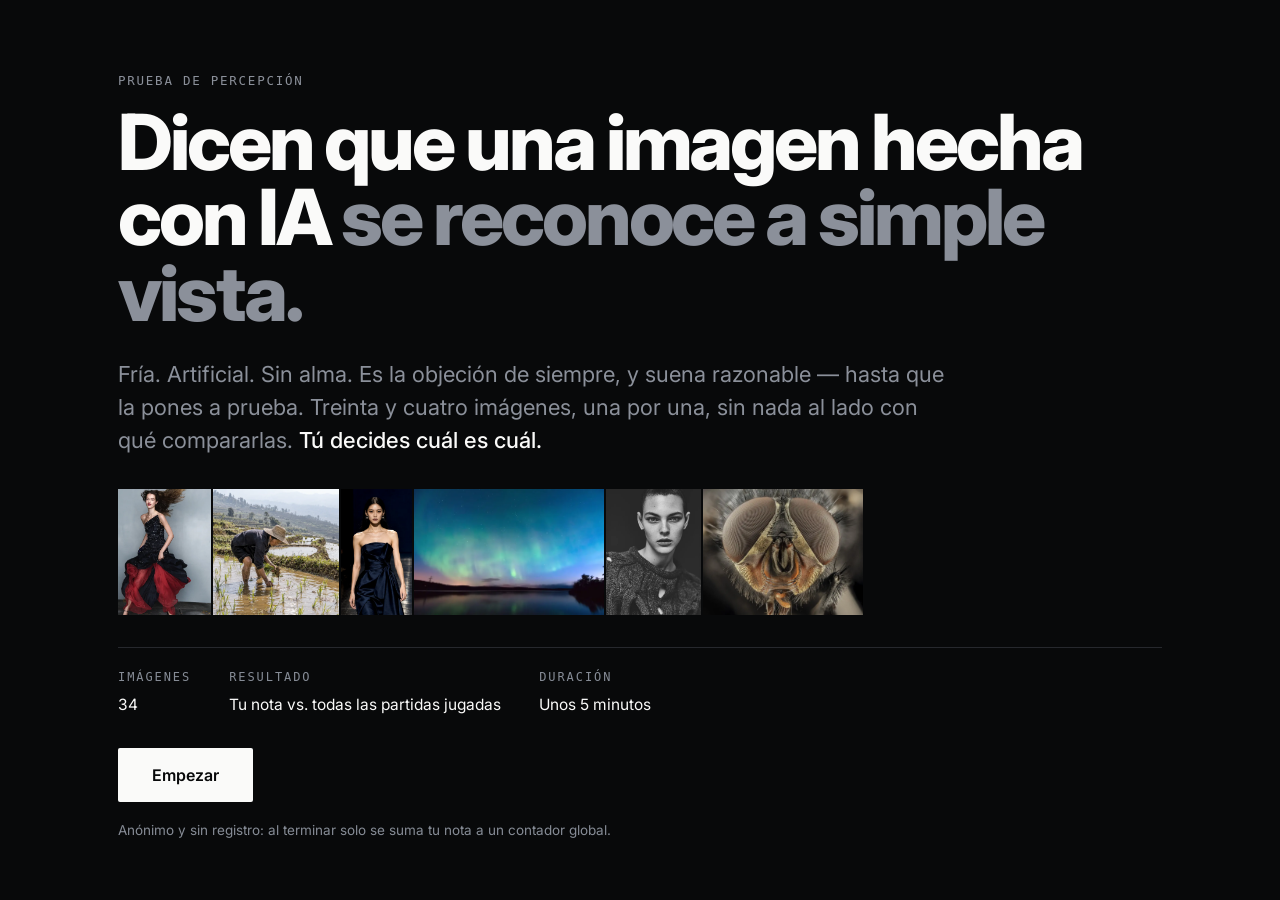
==== commit 3be1985a: "La portada decía 30 imágenes Se me quedó el dato de la ficha de portada al pasar el banco a 34. El r" ====
--- a/index.html
+++ b/index.html
@@ -239,7 +239,7 @@
   <p class="lede">Fría. Artificial. Sin alma. Es la objeción de siempre, y suena razonable — hasta que la pones a prueba. Treinta y cuatro imágenes, una por una, sin nada al lado con qué compararlas. <b>Tú decides cuál es cuál.</b></p>
   <div class="strip" id="strip"></div>
   <div class="facts">
-    <div><span class="k">Imágenes</span><span class="v">30</span></div>
+    <div><span class="k">Imágenes</span><span class="v">34</span></div>
     <div><span class="k">Resultado</span><span class="v">Tu nota vs. todas las partidas jugadas</span></div>
     <div><span class="k">Duración</span><span class="v">Unos 5 minutos</span></div>
   </div>
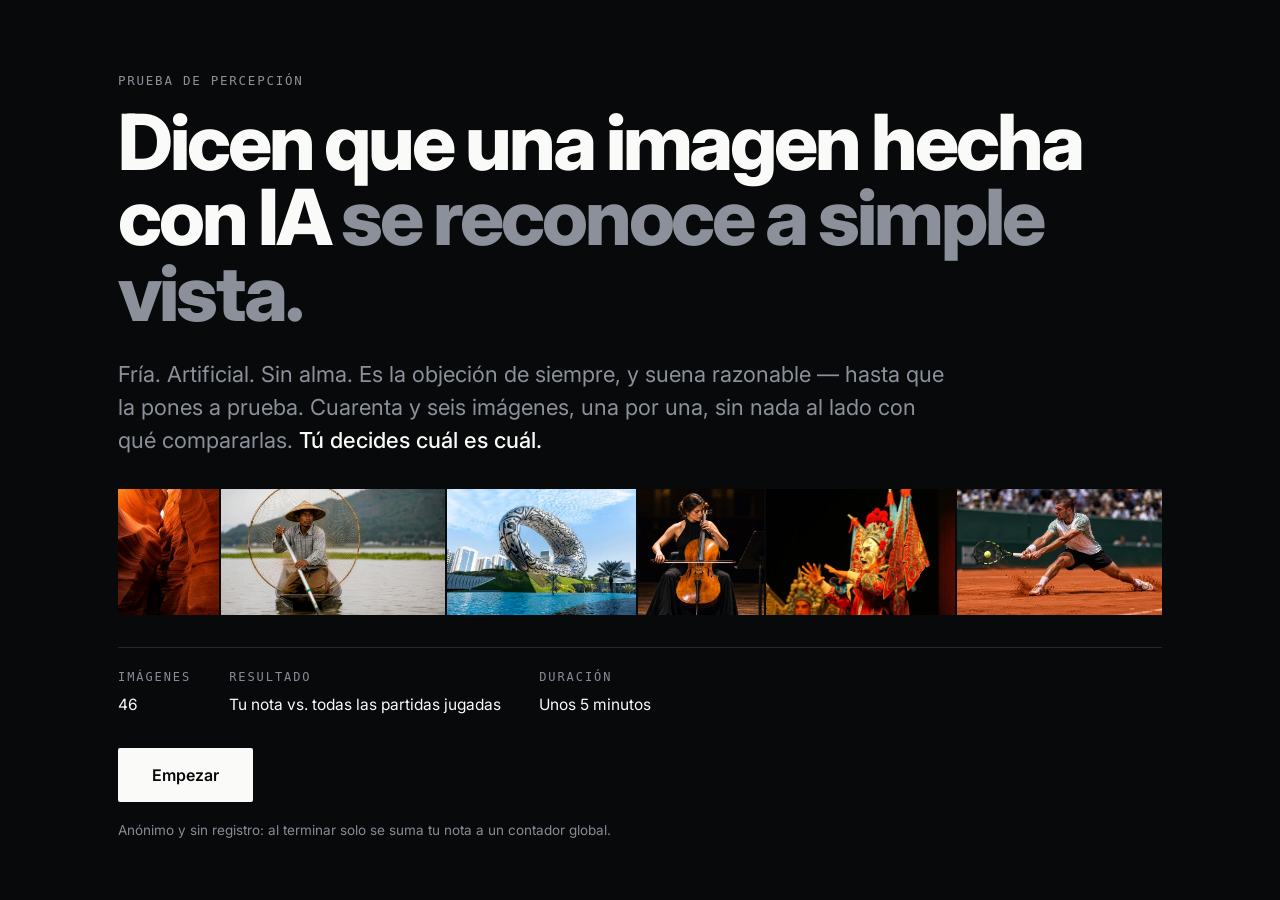
==== commit 26cb3040: "Banco v2: IA del release Production3 y 13 fotos reales de Production4 Reemplaza las 18 imágenes de I" ====
--- a/index.html
+++ b/index.html
@@ -4,10 +4,10 @@
 <meta charset="utf-8">
 <meta name="viewport" content="width=device-width,initial-scale=1">
 <title>¿La hizo una IA?</title>
-<meta name="description" content="Dicen que una imagen hecha con IA se reconoce a simple vista. 34 imágenes, una por una: ¿foto real o generada por IA? Ponte a prueba.">
+<meta name="description" content="Dicen que una imagen hecha con IA se reconoce a simple vista. 46 imágenes, una por una: ¿foto real o generada por IA? Ponte a prueba.">
 <meta property="og:type" content="website">
 <meta property="og:title" content="¿La hizo una IA?">
-<meta property="og:description" content="Dicen que una imagen hecha con IA se reconoce a simple vista. 34 imágenes, una por una: ¿foto real o generada por IA? Ponte a prueba.">
+<meta property="og:description" content="Dicen que una imagen hecha con IA se reconoce a simple vista. 46 imágenes, una por una: ¿foto real o generada por IA? Ponte a prueba.">
 <meta property="og:locale" content="es_MX">
 <meta name="twitter:card" content="summary_large_image">
 <!-- LinkedIn exige URL absoluta y no sigue redirecciones al rastrear la vista
@@ -18,7 +18,7 @@
 <meta property="og:image:type" content="image/png">
 <meta property="og:image:width" content="1200">
 <meta property="og:image:height" content="630">
-<meta property="og:image:alt" content="Treinta y cuatro imágenes, una por una: ¿fotografía real o generada con IA?">
+<meta property="og:image:alt" content="Cuarenta y seis imágenes, una por una: ¿fotografía real o generada con IA?">
 <link rel="preconnect" href="https://fonts.googleapis.com">
 <link rel="preconnect" href="https://fonts.gstatic.com" crossorigin>
 <link href="https://fonts.googleapis.com/css2?family=Inter:wght@400;500;600;800&display=swap" rel="stylesheet">
@@ -236,10 +236,10 @@
 <section class="screen on" id="intro"><div class="wrap">
   <p class="mono">Prueba de percepción</p>
   <h1>Dicen que una imagen hecha con IA <span>se reconoce a simple vista.</span></h1>
-  <p class="lede">Fría. Artificial. Sin alma. Es la objeción de siempre, y suena razonable — hasta que la pones a prueba. Treinta y cuatro imágenes, una por una, sin nada al lado con qué compararlas. <b>Tú decides cuál es cuál.</b></p>
+  <p class="lede">Fría. Artificial. Sin alma. Es la objeción de siempre, y suena razonable — hasta que la pones a prueba. Cuarenta y seis imágenes, una por una, sin nada al lado con qué compararlas. <b>Tú decides cuál es cuál.</b></p>
   <div class="strip" id="strip"></div>
   <div class="facts">
-    <div><span class="k">Imágenes</span><span class="v">34</span></div>
+    <div><span class="k">Imágenes</span><span class="v">46</span></div>
     <div><span class="k">Resultado</span><span class="v">Tu nota vs. todas las partidas jugadas</span></div>
     <div><span class="k">Duración</span><span class="v">Unos 5 minutos</span></div>
   </div>
@@ -296,9 +296,9 @@
   <div class="dcol" id="doneCol">
   <div class="reveal" id="reveal">
     <!-- El titular es sobre lo que acaba de pasarle a quien juega, no sobre
-         nosotros: mirar treinta y cuatro imágenes y no poder separarlas. La marca cierra,
+         nosotros: mirar cuarenta y seis imágenes y no poder separarlas. La marca cierra,
          no se anuncia. -->
-    <h2 class="rTitle">Dieciocho de esas imágenes nunca pasaron delante de una cámara.</h2>
+    <h2 class="rTitle">Veintitrés de esas imágenes nunca pasaron delante de una cámara.</h2>
     <!-- Cierra el círculo con la portada: ahí la objeción era «sin alma», aquí
          se responde de frente. Sin lista de atributos: se cuenta, no se enumera. -->
     <p class="rBody">Ni el lugar, ni la persona, ni la luz de esa tarde: nada de eso ocurrió. Y aun así te dijeron algo. El alma de una imagen nunca la puso la herramienta — la pone quien la dirige. Treinta años del lado del cliente nos enseñaron a reconocerla antes de producirla.</p>
@@ -318,7 +318,7 @@
     <button class="btn" id="retry2">Jugar otra vez</button>
     <button class="btn ghost" id="home">Volver al inicio</button>
   </div>
-  <p class="fine aviso">Juego anónimo, sin datos personales. De las 16 fotografías reales, 10 son de Wikimedia Commons (<a href="creditos.html">créditos</a>) y 6 las aportó Final Edge; las 18 generadas con IA son obra de Final Edge.</p>
+  <p class="fine aviso">Juego anónimo, sin datos personales. De las 23 fotografías reales, 10 son de Wikimedia Commons (<a href="creditos.html">créditos</a>) y 13 las aportó Final Edge; las 23 generadas con IA son obra de Final Edge.</p>
 </div></section>
 
 <script src="items.js"></script>
@@ -327,7 +327,7 @@
 /* Ids de las imágenes generadas que esta persona señaló como IA. */
 var senaladas=[];
 /* Nota a partir de la cual se puede afirmar estadísticamente que sí distingue. */
-var UMBRAL = 67;
+var UMBRAL = 64;
 var N_REAL = ITEMS.filter(function(x){return x.real;}).length;
 var N_AI = N - N_REAL;
 function $(id){return document.getElementById(id);}
@@ -367,9 +367,11 @@
   $('mReal').textContent = okReal+' de '+N_REAL;
   $('mAi').textContent = okAi+' de '+N_AI;
 
-  /* Umbral estadístico: con 10 fotos y 20 imágenes de IA, alcanzar 66 por puro
-     azar tiene una probabilidad del 4,65% incluso con la estrategia de respuesta
-     más favorable al azar. Es el corte del 5% para este juego. */
+  /* Umbral estadístico sobre la MEDIA BALANCEADA que usa este juego
+     (50·okReal/23 + 50·okAi/23), no sobre el porcentaje bruto de aciertos.
+     Con 23 fotos y 23 imágenes de IA, llegar a 64 por puro azar tiene una
+     probabilidad del 3,79% con la estrategia más favorable al azar (señalar
+     IA en 23 de las 46). Con 63 sería 6,96%, por encima del corte del 5%. */
   $('vMsg').textContent = score>=UMBRAL
     ? 'Felicidades. Al parecer aún tenemos que esforzarnos más para crear imágenes que logren confundirse con la realidad.'
     : 'Parece que la tecnología aplicada por Final Edge ha llegado a un punto en el que te es difícil identificar las imágenes hechas con IA de las imágenes fotográficas reales.';
@@ -455,7 +457,7 @@
 /* Panel privado: por cada imagen generada, cuántas veces la señalaron como IA.
    El divisor es "runs" —partidas contadas desde que existe este registro— y no
    el total histórico, porque ese ya traía partidas de antes sin datos por
-   imagen y daría porcentajes falsos. Cada partida muestra las 34 imágenes,
+   imagen y daría porcentajes falsos. Cada partida muestra las 46 imágenes,
    así que toda partida contada expone cada imagen exactamente una vez. */
 function imgKey(id){return 'i'+id;}
 var RUNS_KEY='runs', registrado=false;
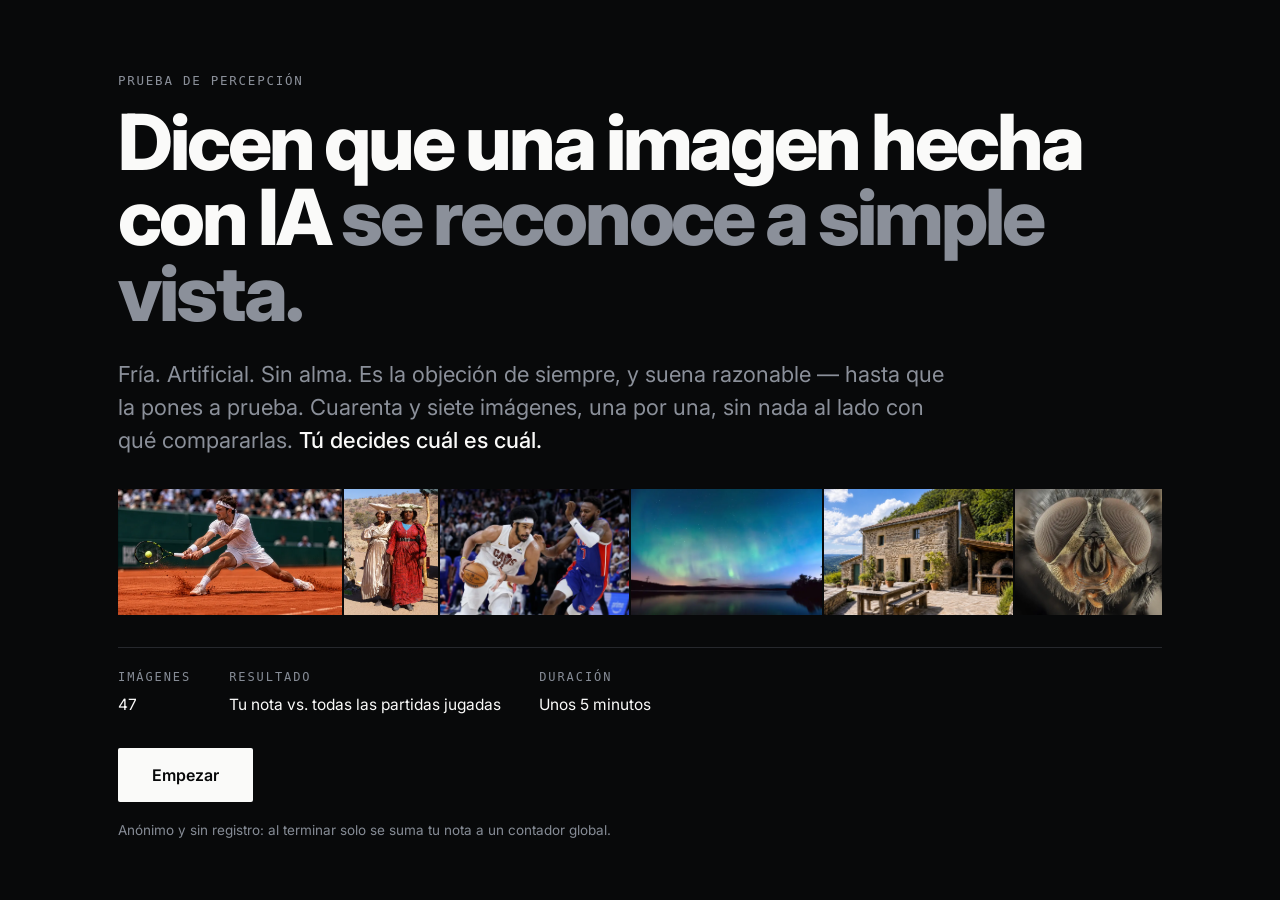
==== commit d1da11cd: "Añadir la imagen de fútbol americano: el banco pasa a 47 Entra la última imagen del release Ai Image" ====
--- a/index.html
+++ b/index.html
@@ -4,10 +4,10 @@
 <meta charset="utf-8">
 <meta name="viewport" content="width=device-width,initial-scale=1">
 <title>¿La hizo una IA?</title>
-<meta name="description" content="Dicen que una imagen hecha con IA se reconoce a simple vista. 46 imágenes, una por una: ¿foto real o generada por IA? Ponte a prueba.">
+<meta name="description" content="Dicen que una imagen hecha con IA se reconoce a simple vista. 47 imágenes, una por una: ¿foto real o generada por IA? Ponte a prueba.">
 <meta property="og:type" content="website">
 <meta property="og:title" content="¿La hizo una IA?">
-<meta property="og:description" content="Dicen que una imagen hecha con IA se reconoce a simple vista. 46 imágenes, una por una: ¿foto real o generada por IA? Ponte a prueba.">
+<meta property="og:description" content="Dicen que una imagen hecha con IA se reconoce a simple vista. 47 imágenes, una por una: ¿foto real o generada por IA? Ponte a prueba.">
 <meta property="og:locale" content="es_MX">
 <meta name="twitter:card" content="summary_large_image">
 <!-- LinkedIn exige URL absoluta y no sigue redirecciones al rastrear la vista
@@ -18,7 +18,7 @@
 <meta property="og:image:type" content="image/png">
 <meta property="og:image:width" content="1200">
 <meta property="og:image:height" content="630">
-<meta property="og:image:alt" content="Cuarenta y seis imágenes, una por una: ¿fotografía real o generada con IA?">
+<meta property="og:image:alt" content="Cuarenta y siete imágenes, una por una: ¿fotografía real o generada con IA?">
 <link rel="preconnect" href="https://fonts.googleapis.com">
 <link rel="preconnect" href="https://fonts.gstatic.com" crossorigin>
 <link href="https://fonts.googleapis.com/css2?family=Inter:wght@400;500;600;800&display=swap" rel="stylesheet">
@@ -236,10 +236,10 @@
 <section class="screen on" id="intro"><div class="wrap">
   <p class="mono">Prueba de percepción</p>
   <h1>Dicen que una imagen hecha con IA <span>se reconoce a simple vista.</span></h1>
-  <p class="lede">Fría. Artificial. Sin alma. Es la objeción de siempre, y suena razonable — hasta que la pones a prueba. Cuarenta y seis imágenes, una por una, sin nada al lado con qué compararlas. <b>Tú decides cuál es cuál.</b></p>
+  <p class="lede">Fría. Artificial. Sin alma. Es la objeción de siempre, y suena razonable — hasta que la pones a prueba. Cuarenta y siete imágenes, una por una, sin nada al lado con qué compararlas. <b>Tú decides cuál es cuál.</b></p>
   <div class="strip" id="strip"></div>
   <div class="facts">
-    <div><span class="k">Imágenes</span><span class="v">46</span></div>
+    <div><span class="k">Imágenes</span><span class="v">47</span></div>
     <div><span class="k">Resultado</span><span class="v">Tu nota vs. todas las partidas jugadas</span></div>
     <div><span class="k">Duración</span><span class="v">Unos 5 minutos</span></div>
   </div>
@@ -296,7 +296,7 @@
   <div class="dcol" id="doneCol">
   <div class="reveal" id="reveal">
     <!-- El titular es sobre lo que acaba de pasarle a quien juega, no sobre
-         nosotros: mirar cuarenta y seis imágenes y no poder separarlas. La marca cierra,
+         nosotros: mirar cuarenta y siete imágenes y no poder separarlas. La marca cierra,
          no se anuncia. -->
     <h2 class="rTitle">Veintitrés de esas imágenes nunca pasaron delante de una cámara.</h2>
     <!-- Cierra el círculo con la portada: ahí la objeción era «sin alma», aquí
@@ -318,7 +318,7 @@
     <button class="btn" id="retry2">Jugar otra vez</button>
     <button class="btn ghost" id="home">Volver al inicio</button>
   </div>
-  <p class="fine aviso">Juego anónimo, sin datos personales. De las 23 fotografías reales, 10 son de Wikimedia Commons (<a href="creditos.html">créditos</a>) y 13 las aportó Final Edge; las 23 generadas con IA son obra de Final Edge.</p>
+  <p class="fine aviso">Juego anónimo, sin datos personales. De las 23 fotografías reales, 10 son de Wikimedia Commons (<a href="creditos.html">créditos</a>) y 13 las aportó Final Edge; las 24 generadas con IA son obra de Final Edge.</p>
 </div></section>
 
 <script src="items.js"></script>
@@ -327,7 +327,7 @@
 /* Ids de las imágenes generadas que esta persona señaló como IA. */
 var senaladas=[];
 /* Nota a partir de la cual se puede afirmar estadísticamente que sí distingue. */
-var UMBRAL = 64;
+var UMBRAL = 65;
 var N_REAL = ITEMS.filter(function(x){return x.real;}).length;
 var N_AI = N - N_REAL;
 function $(id){return document.getElementById(id);}
@@ -368,10 +368,10 @@
   $('mAi').textContent = okAi+' de '+N_AI;
 
   /* Umbral estadístico sobre la MEDIA BALANCEADA que usa este juego
-     (50·okReal/23 + 50·okAi/23), no sobre el porcentaje bruto de aciertos.
-     Con 23 fotos y 23 imágenes de IA, llegar a 64 por puro azar tiene una
-     probabilidad del 3,79% con la estrategia más favorable al azar (señalar
-     IA en 23 de las 46). Con 63 sería 6,96%, por encima del corte del 5%. */
+     (50·okReal/23 + 50·okAi/24), no sobre el porcentaje bruto de aciertos.
+     Con 23 fotos y 24 imágenes de IA, llegar a 65 por puro azar tiene una
+     probabilidad del 2,87% con la estrategia más favorable al azar (señalar
+     IA en 26 de las 47). Con 64 sería 5,45%, por encima del corte del 5%. */
   $('vMsg').textContent = score>=UMBRAL
     ? 'Felicidades. Al parecer aún tenemos que esforzarnos más para crear imágenes que logren confundirse con la realidad.'
     : 'Parece que la tecnología aplicada por Final Edge ha llegado a un punto en el que te es difícil identificar las imágenes hechas con IA de las imágenes fotográficas reales.';
@@ -457,7 +457,7 @@
 /* Panel privado: por cada imagen generada, cuántas veces la señalaron como IA.
    El divisor es "runs" —partidas contadas desde que existe este registro— y no
    el total histórico, porque ese ya traía partidas de antes sin datos por
-   imagen y daría porcentajes falsos. Cada partida muestra las 46 imágenes,
+   imagen y daría porcentajes falsos. Cada partida muestra las 47 imágenes,
    así que toda partida contada expone cada imagen exactamente una vez. */
 function imgKey(id){return 'i'+id;}
 var RUNS_KEY='runs', registrado=false;
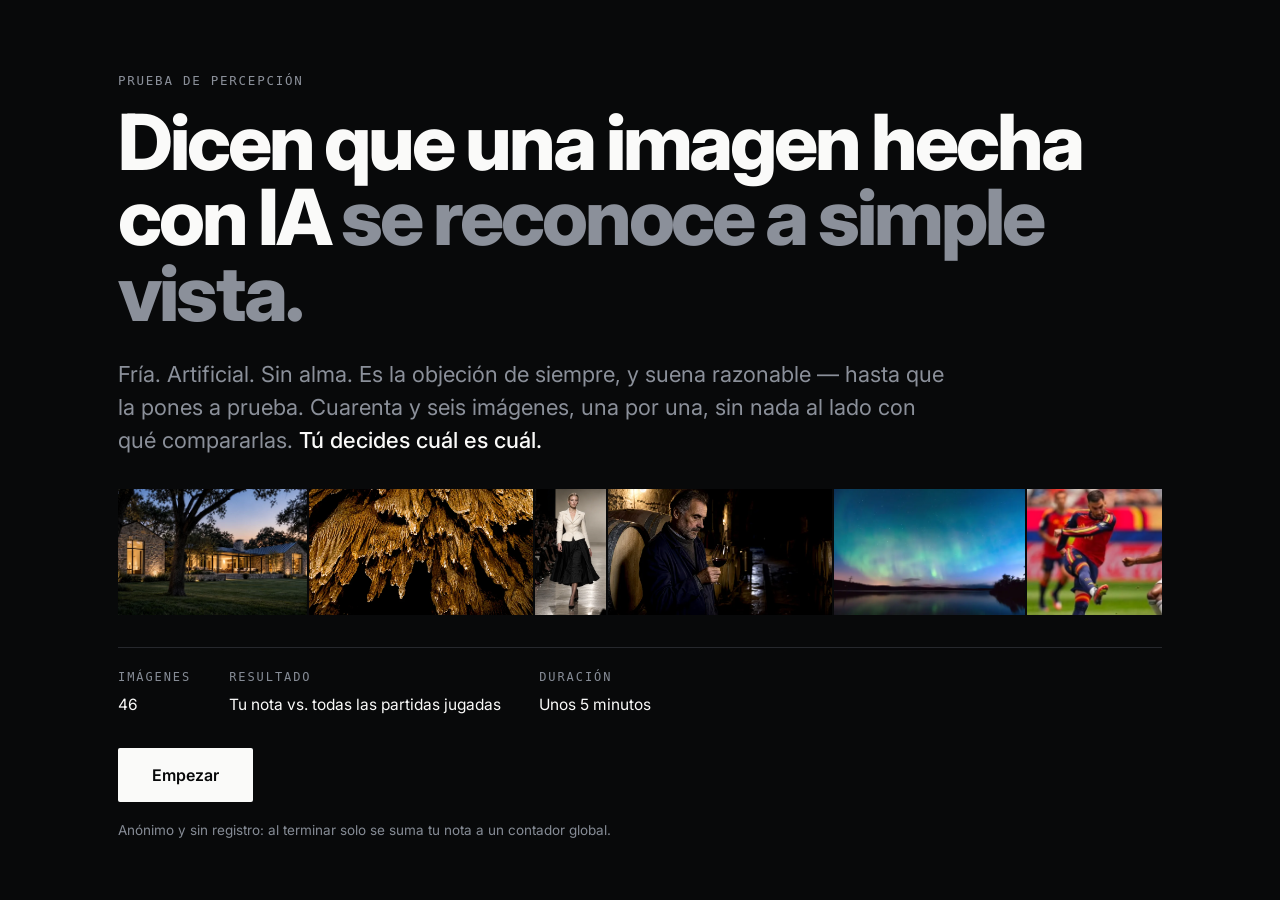
==== commit 97601761: "Rehacer el bloque de IA entero desde el release: el banco vuelve a 46 Se borran las 24 imágenes gene" ====
--- a/index.html
+++ b/index.html
@@ -4,10 +4,10 @@
 <meta charset="utf-8">
 <meta name="viewport" content="width=device-width,initial-scale=1">
 <title>¿La hizo una IA?</title>
-<meta name="description" content="Dicen que una imagen hecha con IA se reconoce a simple vista. 47 imágenes, una por una: ¿foto real o generada por IA? Ponte a prueba.">
+<meta name="description" content="Dicen que una imagen hecha con IA se reconoce a simple vista. 46 imágenes, una por una: ¿foto real o generada por IA? Ponte a prueba.">
 <meta property="og:type" content="website">
 <meta property="og:title" content="¿La hizo una IA?">
-<meta property="og:description" content="Dicen que una imagen hecha con IA se reconoce a simple vista. 47 imágenes, una por una: ¿foto real o generada por IA? Ponte a prueba.">
+<meta property="og:description" content="Dicen que una imagen hecha con IA se reconoce a simple vista. 46 imágenes, una por una: ¿foto real o generada por IA? Ponte a prueba.">
 <meta property="og:locale" content="es_MX">
 <meta name="twitter:card" content="summary_large_image">
 <!-- LinkedIn exige URL absoluta y no sigue redirecciones al rastrear la vista
@@ -18,7 +18,7 @@
 <meta property="og:image:type" content="image/png">
 <meta property="og:image:width" content="1200">
 <meta property="og:image:height" content="630">
-<meta property="og:image:alt" content="Cuarenta y siete imágenes, una por una: ¿fotografía real o generada con IA?">
+<meta property="og:image:alt" content="Cuarenta y seis imágenes, una por una: ¿fotografía real o generada con IA?">
 <link rel="preconnect" href="https://fonts.googleapis.com">
 <link rel="preconnect" href="https://fonts.gstatic.com" crossorigin>
 <link href="https://fonts.googleapis.com/css2?family=Inter:wght@400;500;600;800&display=swap" rel="stylesheet">
@@ -236,10 +236,10 @@
 <section class="screen on" id="intro"><div class="wrap">
   <p class="mono">Prueba de percepción</p>
   <h1>Dicen que una imagen hecha con IA <span>se reconoce a simple vista.</span></h1>
-  <p class="lede">Fría. Artificial. Sin alma. Es la objeción de siempre, y suena razonable — hasta que la pones a prueba. Cuarenta y siete imágenes, una por una, sin nada al lado con qué compararlas. <b>Tú decides cuál es cuál.</b></p>
+  <p class="lede">Fría. Artificial. Sin alma. Es la objeción de siempre, y suena razonable — hasta que la pones a prueba. Cuarenta y seis imágenes, una por una, sin nada al lado con qué compararlas. <b>Tú decides cuál es cuál.</b></p>
   <div class="strip" id="strip"></div>
   <div class="facts">
-    <div><span class="k">Imágenes</span><span class="v">47</span></div>
+    <div><span class="k">Imágenes</span><span class="v">46</span></div>
     <div><span class="k">Resultado</span><span class="v">Tu nota vs. todas las partidas jugadas</span></div>
     <div><span class="k">Duración</span><span class="v">Unos 5 minutos</span></div>
   </div>
@@ -296,7 +296,7 @@
   <div class="dcol" id="doneCol">
   <div class="reveal" id="reveal">
     <!-- El titular es sobre lo que acaba de pasarle a quien juega, no sobre
-         nosotros: mirar cuarenta y siete imágenes y no poder separarlas. La marca cierra,
+         nosotros: mirar cuarenta y seis imágenes y no poder separarlas. La marca cierra,
          no se anuncia. -->
     <h2 class="rTitle">Veintitrés de esas imágenes nunca pasaron delante de una cámara.</h2>
     <!-- Cierra el círculo con la portada: ahí la objeción era «sin alma», aquí
@@ -318,7 +318,7 @@
     <button class="btn" id="retry2">Jugar otra vez</button>
     <button class="btn ghost" id="home">Volver al inicio</button>
   </div>
-  <p class="fine aviso">Juego anónimo, sin datos personales. De las 23 fotografías reales, 10 son de Wikimedia Commons (<a href="creditos.html">créditos</a>) y 13 las aportó Final Edge; las 24 generadas con IA son obra de Final Edge.</p>
+  <p class="fine aviso">Juego anónimo, sin datos personales. De las 23 fotografías reales, 10 son de Wikimedia Commons (<a href="creditos.html">créditos</a>) y 13 las aportó Final Edge; las 23 generadas con IA son obra de Final Edge.</p>
 </div></section>
 
 <script src="items.js"></script>
@@ -327,7 +327,7 @@
 /* Ids de las imágenes generadas que esta persona señaló como IA. */
 var senaladas=[];
 /* Nota a partir de la cual se puede afirmar estadísticamente que sí distingue. */
-var UMBRAL = 65;
+var UMBRAL = 64;
 var N_REAL = ITEMS.filter(function(x){return x.real;}).length;
 var N_AI = N - N_REAL;
 function $(id){return document.getElementById(id);}
@@ -368,10 +368,10 @@
   $('mAi').textContent = okAi+' de '+N_AI;
 
   /* Umbral estadístico sobre la MEDIA BALANCEADA que usa este juego
-     (50·okReal/23 + 50·okAi/24), no sobre el porcentaje bruto de aciertos.
-     Con 23 fotos y 24 imágenes de IA, llegar a 65 por puro azar tiene una
-     probabilidad del 2,87% con la estrategia más favorable al azar (señalar
-     IA en 26 de las 47). Con 64 sería 5,45%, por encima del corte del 5%. */
+     (50·okReal/23 + 50·okAi/23), no sobre el porcentaje bruto de aciertos.
+     Con 23 fotos y 23 imágenes de IA, llegar a 64 por puro azar tiene una
+     probabilidad del 3,79% con la estrategia más favorable al azar (señalar
+     IA en 23 de las 46). Con 63 sería 6,96%, por encima del corte del 5%. */
   $('vMsg').textContent = score>=UMBRAL
     ? 'Felicidades. Al parecer aún tenemos que esforzarnos más para crear imágenes que logren confundirse con la realidad.'
     : 'Parece que la tecnología aplicada por Final Edge ha llegado a un punto en el que te es difícil identificar las imágenes hechas con IA de las imágenes fotográficas reales.';
@@ -457,7 +457,7 @@
 /* Panel privado: por cada imagen generada, cuántas veces la señalaron como IA.
    El divisor es "runs" —partidas contadas desde que existe este registro— y no
    el total histórico, porque ese ya traía partidas de antes sin datos por
-   imagen y daría porcentajes falsos. Cada partida muestra las 47 imágenes,
+   imagen y daría porcentajes falsos. Cada partida muestra las 46 imágenes,
    así que toda partida contada expone cada imagen exactamente una vez. */
 function imgKey(id){return 'i'+id;}
 var RUNS_KEY='runs', registrado=false;
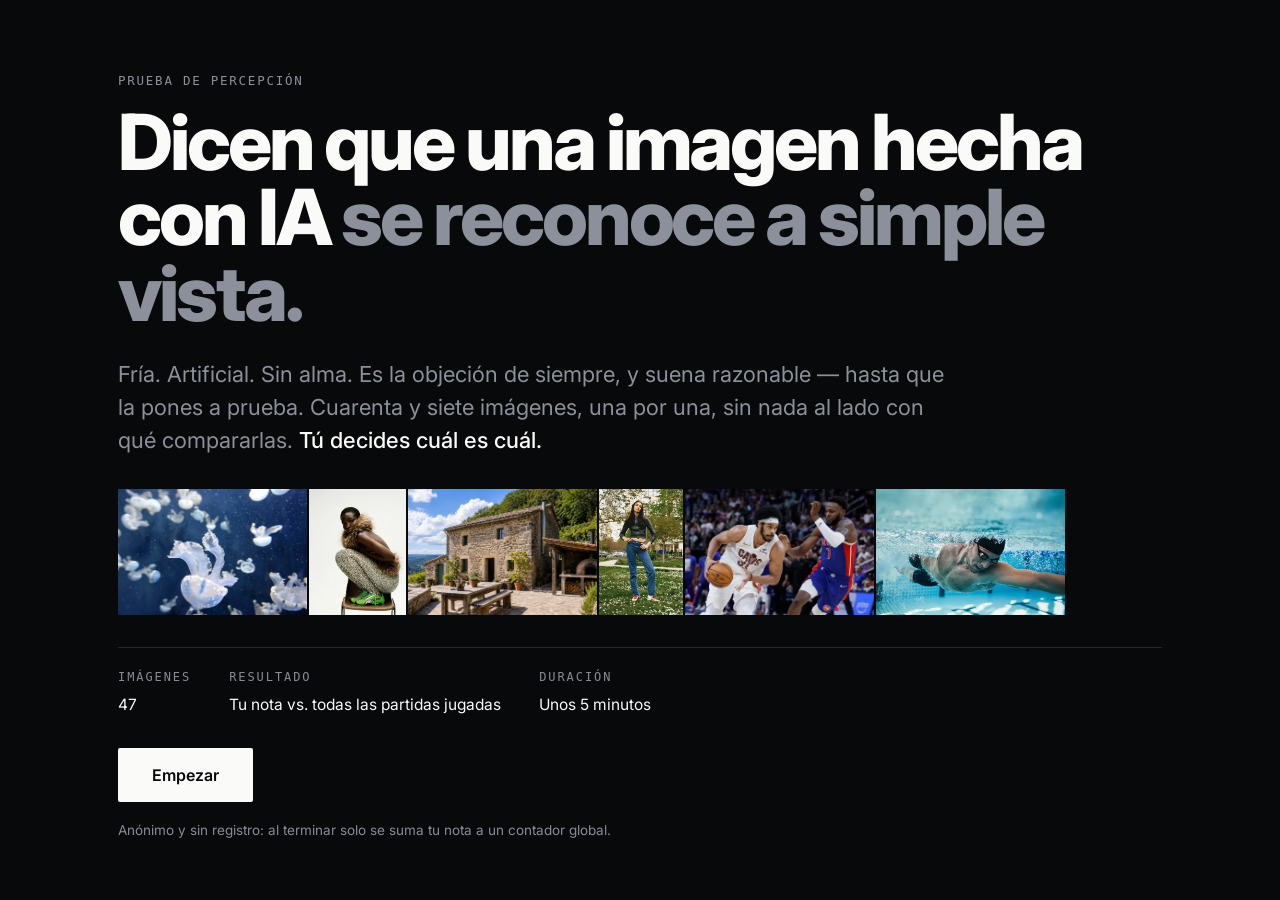
==== commit 943f6cbe: "Rehacer el bloque de IA desde el release: 24 generadas, el banco a 47 Se borran las 23 imágenes gene" ====
--- a/index.html
+++ b/index.html
@@ -4,10 +4,10 @@
 <meta charset="utf-8">
 <meta name="viewport" content="width=device-width,initial-scale=1">
 <title>¿La hizo una IA?</title>
-<meta name="description" content="Dicen que una imagen hecha con IA se reconoce a simple vista. 46 imágenes, una por una: ¿foto real o generada por IA? Ponte a prueba.">
+<meta name="description" content="Dicen que una imagen hecha con IA se reconoce a simple vista. 47 imágenes, una por una: ¿foto real o generada por IA? Ponte a prueba.">
 <meta property="og:type" content="website">
 <meta property="og:title" content="¿La hizo una IA?">
-<meta property="og:description" content="Dicen que una imagen hecha con IA se reconoce a simple vista. 46 imágenes, una por una: ¿foto real o generada por IA? Ponte a prueba.">
+<meta property="og:description" content="Dicen que una imagen hecha con IA se reconoce a simple vista. 47 imágenes, una por una: ¿foto real o generada por IA? Ponte a prueba.">
 <meta property="og:locale" content="es_MX">
 <meta name="twitter:card" content="summary_large_image">
 <!-- LinkedIn exige URL absoluta y no sigue redirecciones al rastrear la vista
@@ -18,7 +18,7 @@
 <meta property="og:image:type" content="image/png">
 <meta property="og:image:width" content="1200">
 <meta property="og:image:height" content="630">
-<meta property="og:image:alt" content="Cuarenta y seis imágenes, una por una: ¿fotografía real o generada con IA?">
+<meta property="og:image:alt" content="Cuarenta y siete imágenes, una por una: ¿fotografía real o generada con IA?">
 <link rel="preconnect" href="https://fonts.googleapis.com">
 <link rel="preconnect" href="https://fonts.gstatic.com" crossorigin>
 <link href="https://fonts.googleapis.com/css2?family=Inter:wght@400;500;600;800&display=swap" rel="stylesheet">
@@ -236,10 +236,10 @@
 <section class="screen on" id="intro"><div class="wrap">
   <p class="mono">Prueba de percepción</p>
   <h1>Dicen que una imagen hecha con IA <span>se reconoce a simple vista.</span></h1>
-  <p class="lede">Fría. Artificial. Sin alma. Es la objeción de siempre, y suena razonable — hasta que la pones a prueba. Cuarenta y seis imágenes, una por una, sin nada al lado con qué compararlas. <b>Tú decides cuál es cuál.</b></p>
+  <p class="lede">Fría. Artificial. Sin alma. Es la objeción de siempre, y suena razonable — hasta que la pones a prueba. Cuarenta y siete imágenes, una por una, sin nada al lado con qué compararlas. <b>Tú decides cuál es cuál.</b></p>
   <div class="strip" id="strip"></div>
   <div class="facts">
-    <div><span class="k">Imágenes</span><span class="v">46</span></div>
+    <div><span class="k">Imágenes</span><span class="v">47</span></div>
     <div><span class="k">Resultado</span><span class="v">Tu nota vs. todas las partidas jugadas</span></div>
     <div><span class="k">Duración</span><span class="v">Unos 5 minutos</span></div>
   </div>
@@ -296,7 +296,7 @@
   <div class="dcol" id="doneCol">
   <div class="reveal" id="reveal">
     <!-- El titular es sobre lo que acaba de pasarle a quien juega, no sobre
-         nosotros: mirar cuarenta y seis imágenes y no poder separarlas. La marca cierra,
+         nosotros: mirar cuarenta y siete imágenes y no poder separarlas. La marca cierra,
          no se anuncia. -->
     <h2 class="rTitle">Veintitrés de esas imágenes nunca pasaron delante de una cámara.</h2>
     <!-- Cierra el círculo con la portada: ahí la objeción era «sin alma», aquí
@@ -318,7 +318,7 @@
     <button class="btn" id="retry2">Jugar otra vez</button>
     <button class="btn ghost" id="home">Volver al inicio</button>
   </div>
-  <p class="fine aviso">Juego anónimo, sin datos personales. De las 23 fotografías reales, 10 son de Wikimedia Commons (<a href="creditos.html">créditos</a>) y 13 las aportó Final Edge; las 23 generadas con IA son obra de Final Edge.</p>
+  <p class="fine aviso">Juego anónimo, sin datos personales. De las 23 fotografías reales, 10 son de Wikimedia Commons (<a href="creditos.html">créditos</a>) y 13 las aportó Final Edge; las 24 generadas con IA son obra de Final Edge.</p>
 </div></section>
 
 <script src="items.js"></script>
@@ -327,7 +327,7 @@
 /* Ids de las imágenes generadas que esta persona señaló como IA. */
 var senaladas=[];
 /* Nota a partir de la cual se puede afirmar estadísticamente que sí distingue. */
-var UMBRAL = 64;
+var UMBRAL = 65;
 var N_REAL = ITEMS.filter(function(x){return x.real;}).length;
 var N_AI = N - N_REAL;
 function $(id){return document.getElementById(id);}
@@ -368,10 +368,10 @@
   $('mAi').textContent = okAi+' de '+N_AI;
 
   /* Umbral estadístico sobre la MEDIA BALANCEADA que usa este juego
-     (50·okReal/23 + 50·okAi/23), no sobre el porcentaje bruto de aciertos.
-     Con 23 fotos y 23 imágenes de IA, llegar a 64 por puro azar tiene una
-     probabilidad del 3,79% con la estrategia más favorable al azar (señalar
-     IA en 23 de las 46). Con 63 sería 6,96%, por encima del corte del 5%. */
+     (50·okReal/23 + 50·okAi/24), no sobre el porcentaje bruto de aciertos.
+     Con 23 fotos y 24 imágenes de IA, llegar a 65 por puro azar tiene una
+     probabilidad del 2,87% con la estrategia más favorable al azar (señalar
+     IA en 26 de las 47). Con 64 sería 5,45%, por encima del corte del 5%. */
   $('vMsg').textContent = score>=UMBRAL
     ? 'Felicidades. Al parecer aún tenemos que esforzarnos más para crear imágenes que logren confundirse con la realidad.'
     : 'Parece que la tecnología aplicada por Final Edge ha llegado a un punto en el que te es difícil identificar las imágenes hechas con IA de las imágenes fotográficas reales.';
@@ -457,7 +457,7 @@
 /* Panel privado: por cada imagen generada, cuántas veces la señalaron como IA.
    El divisor es "runs" —partidas contadas desde que existe este registro— y no
    el total histórico, porque ese ya traía partidas de antes sin datos por
-   imagen y daría porcentajes falsos. Cada partida muestra las 46 imágenes,
+   imagen y daría porcentajes falsos. Cada partida muestra las 47 imágenes,
    así que toda partida contada expone cada imagen exactamente una vez. */
 function imgKey(id){return 'i'+id;}
 var RUNS_KEY='runs', registrado=false;
